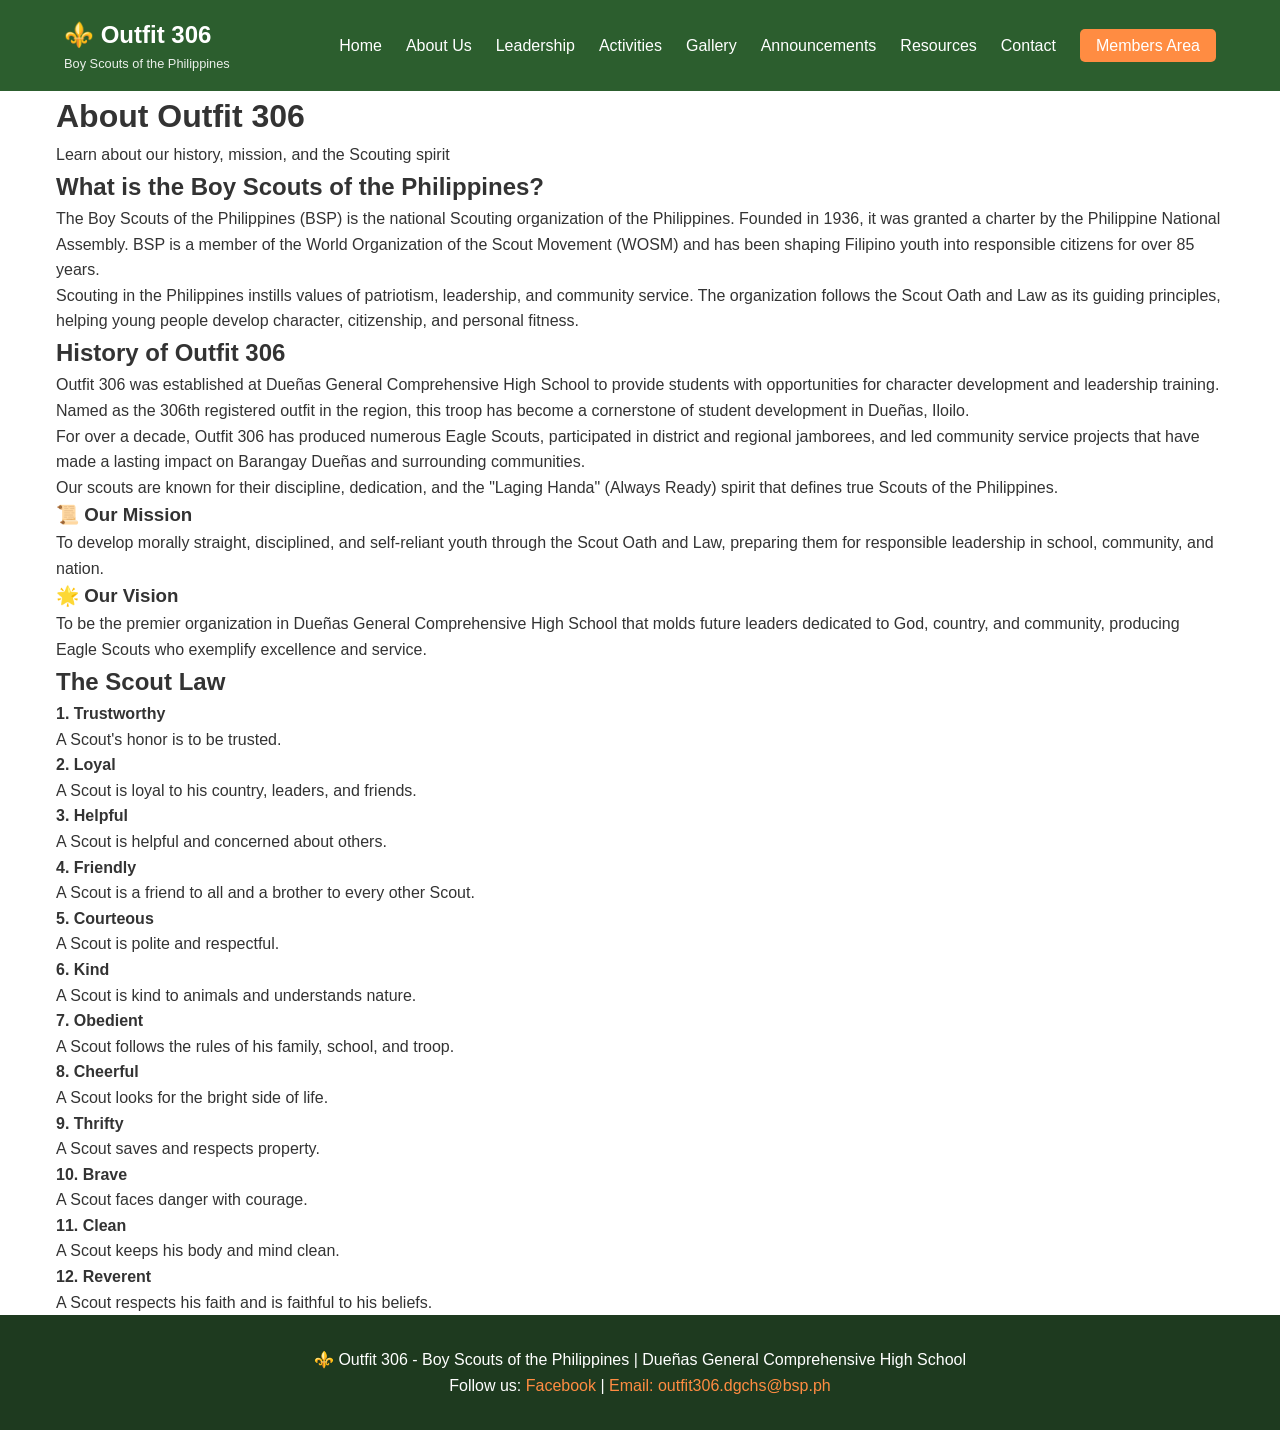
==== about.html @ 5447f589 "Create about.html" ====
<!DOCTYPE html>
<html lang="en">
<head>
    <meta charset="UTF-8">
    <meta name="viewport" content="width=device-width, initial-scale=1.0">
    <title>About Us | Outfit 306 BSP - DGCHS</title>
    <link rel="stylesheet" href="css/style.css">
</head>
<body>

    <nav>
        <div class="logo">
            <h1>⚜️ Outfit 306</h1>
            <p>Boy Scouts of the Philippines</p>
        </div>
        <ul class="nav-links">
            <li><a href="index.html">Home</a></li>
            <li><a href="about.html">About Us</a></li>
            <li><a href="leadership.html">Leadership</a></li>
            <li><a href="activities.html">Activities</a></li>
            <li><a href="gallery.html">Gallery</a></li>
            <li><a href="announcements.html">Announcements</a></li>
            <li><a href="resources.html">Resources</a></li>
            <li><a href="contact.html">Contact</a></li>
            <li><a href="members.html" class="member-btn">Members Area</a></li>
        </ul>
    </nav>

    <header class="page-header">
        <div class="container">
            <h1>About Outfit 306</h1>
            <p>Learn about our history, mission, and the Scouting spirit</p>
        </div>
    </header>

    <main>
        <!-- BSP Section -->
        <section class="about-section">
            <div class="container">
                <div class="about-content">
                    <h2>What is the Boy Scouts of the Philippines?</h2>
                    <p>The Boy Scouts of the Philippines (BSP) is the national Scouting organization of the Philippines. Founded in 1936, it was granted a charter by the Philippine National Assembly. BSP is a member of the World Organization of the Scout Movement (WOSM) and has been shaping Filipino youth into responsible citizens for over 85 years.</p>
                    <p>Scouting in the Philippines instills values of patriotism, leadership, and community service. The organization follows the Scout Oath and Law as its guiding principles, helping young people develop character, citizenship, and personal fitness.</p>
                </div>
            </div>
        </section>

        <!-- History Section -->
        <section class="history-section">
            <div class="container">
                <h2>History of Outfit 306</h2>
                <div class="history-content">
                    <p>Outfit 306 was established at Dueñas General Comprehensive High School to provide students with opportunities for character development and leadership training. Named as the 306th registered outfit in the region, this troop has become a cornerstone of student development in Dueñas, Iloilo.</p>
                    <p>For over a decade, Outfit 306 has produced numerous Eagle Scouts, participated in district and regional jamborees, and led community service projects that have made a lasting impact on Barangay Dueñas and surrounding communities.</p>
                    <p>Our scouts are known for their discipline, dedication, and the "Laging Handa" (Always Ready) spirit that defines true Scouts of the Philippines.</p>
                </div>
            </div>
        </section>

        <!-- Mission & Vision -->
        <section class="mission-vision">
            <div class="container">
                <div class="mv-box">
                    <div class="mission">
                        <h3>📜 Our Mission</h3>
                        <p>To develop morally straight, disciplined, and self-reliant youth through the Scout Oath and Law, preparing them for responsible leadership in school, community, and nation.</p>
                    </div>
                    <div class="vision">
                        <h3>🌟 Our Vision</h3>
                        <p>To be the premier organization in Dueñas General Comprehensive High School that molds future leaders dedicated to God, country, and community, producing Eagle Scouts who exemplify excellence and service.</p>
                    </div>
                </div>
            </div>
        </section>

        <!-- Scout Law Section -->
        <section class="scout-law">
            <div class="container">
                <h2>The Scout Law</h2>
                <div class="law-grid">
                    <div class="law-card">
                        <h4>1. Trustworthy</h4>
                        <p>A Scout's honor is to be trusted.</p>
                    </div>
                    <div class="law-card">
                        <h4>2. Loyal</h4>
                        <p>A Scout is loyal to his country, leaders, and friends.</p>
                    </div>
                    <div class="law-card">
                        <h4>3. Helpful</h4>
                        <p>A Scout is helpful and concerned about others.</p>
                    </div>
                    <div class="law-card">
                        <h4>4. Friendly</h4>
                        <p>A Scout is a friend to all and a brother to every other Scout.</p>
                    </div>
                    <div class="law-card">
                        <h4>5. Courteous</h4>
                        <p>A Scout is polite and respectful.</p>
                    </div>
                    <div class="law-card">
                        <h4>6. Kind</h4>
                        <p>A Scout is kind to animals and understands nature.</p>
                    </div>
                    <div class="law-card">
                        <h4>7. Obedient</h4>
                        <p>A Scout follows the rules of his family, school, and troop.</p>
                    </div>
                    <div class="law-card">
                        <h4>8. Cheerful</h4>
                        <p>A Scout looks for the bright side of life.</p>
                    </div>
                    <div class="law-card">
                        <h4>9. Thrifty</h4>
                        <p>A Scout saves and respects property.</p>
                    </div>
                    <div class="law-card">
                        <h4>10. Brave</h4>
                        <p>A Scout faces danger with courage.</p>
                    </div>
                    <div class="law-card">
                        <h4>11. Clean</h4>
                        <p>A Scout keeps his body and mind clean.</p>
                    </div>
                    <div class="law-card">
                        <h4>12. Reverent</h4>
                        <p>A Scout respects his faith and is faithful to his beliefs.</p>
                    </div>
                </div>
            </div>
        </section>
    </main>

    <footer>
        <div class="container">
            <p>⚜️ Outfit 306 - Boy Scouts of the Philippines | Dueñas General Comprehensive High School</p>
            <p>Follow us: <a href="#">Facebook</a> | <a href="#">Email: outfit306.dgchs@bsp.ph</a></p>
        </div>
    </footer>

    <script src="js/main.js"></script>
</body>
</html>
---- css/style.css ----
* {
    margin: 0;
    padding: 0;
    box-sizing: border-box;
}

body {
    font-family: 'Segoe UI', Tahoma, Geneva, Verdana, sans-serif;
    line-height: 1.6;
    color: #333;
}

/* Navigation */
nav {
    background: #2c5e2e;
    color: white;
    padding: 1rem 5%;
    display: flex;
    justify-content: space-between;
    align-items: center;
    flex-wrap: wrap;
    position: sticky;
    top: 0;
    z-index: 100;
}

.logo h1 {
    font-size: 1.5rem;
}

.logo p {
    font-size: 0.8rem;
    opacity: 0.9;
}

.nav-links {
    display: flex;
    list-style: none;
    gap: 1.5rem;
    flex-wrap: wrap;
}

.nav-links a {
    color: white;
    text-decoration: none;
    font-weight: 500;
    transition: opacity 0.3s;
}

.nav-links a:hover {
    opacity: 0.7;
}

.member-btn {
    background: #ff8c42;
    padding: 0.5rem 1rem;
    border-radius: 5px;
}

/* Hero Section */
.hero {
    background: linear-gradient(rgba(0,0,0,0.6), rgba(0,0,0,0.6)), url('../images/hero-bg.jpg');
    background-size: cover;
    background-position: center;
    height: 80vh;
    display: flex;
    align-items: center;
    justify-content: center;
    text-align: center;
    color: white;
}

.hero-content h2 {
    font-size: 3rem;
    margin-bottom: 0.5rem;
}

.hero-content h3 {
    font-size: 1.8rem;
    margin-bottom: 0.5rem;
}

.tagline {
    font-size: 1.2rem;
    margin: 1rem 0;
    font-style: italic;
}

.hero-buttons {
    margin-top: 2rem;
}

.btn {
    display: inline-block;
    padding: 0.8rem 1.8rem;
    margin: 0 0.5rem;
    text-decoration: none;
    border-radius: 5px;
    font-weight: bold;
    transition: transform 0.3s;
}

.btn:hover {
    transform: translateY(-2px);
}

.btn-primary {
    background: #ff8c42;
    color: white;
}

.btn-secondary {
    background: transparent;
    color: white;
    border: 2px solid white;
}

/* Oath Section */
.oath-section {
    background: #f5f5f5;
    padding: 3rem 5%;
    text-align: center;
}

.oath-section h2 {
    color: #2c5e2e;
    margin-bottom: 1.5rem;
}

.oath-box {
    max-width: 800px;
    margin: 0 auto;
    background: white;
    padding: 2rem;
    border-radius: 10px;
    box-shadow: 0 4px 6px rgba(0,0,0,0.1);
}

.oath-text {
    font-size: 1.2rem;
    line-height: 1.8;
    font-style: italic;
}

/* Stats Section */
.stats {
    background: #2c5e2e;
    color: white;
    padding: 3rem 5%;
}

.stats .container {
    display: flex;
    justify-content: space-around;
    flex-wrap: wrap;
    gap: 2rem;
}

.stat-box {
    text-align: center;
}

.stat-box h3 {
    font-size: 2.5rem;
    margin-bottom: 0.5rem;
}

/* Footer */
footer {
    background: #1e3a1f;
    color: white;
    text-align: center;
    padding: 2rem;
}

footer a {
    color: #ff8c42;
    text-decoration: none;
}

/* Container */
.container {
    max-width: 1200px;
    margin: 0 auto;
    padding: 0 1rem;
}

/* Responsive */
@media (max-width: 768px) {
    nav {
        flex-direction: column;
        text-align: center;
    }
    
    .nav-links {
        margin-top: 1rem;
        justify-content: center;
    }
    
    .hero-content h2 {
        font-size: 2rem;
    }
    
    .hero-content h3 {
        font-size: 1.2rem;
    }
    
    .btn {
        display: block;
        margin: 1rem auto;
        width: 200px;
    }
}
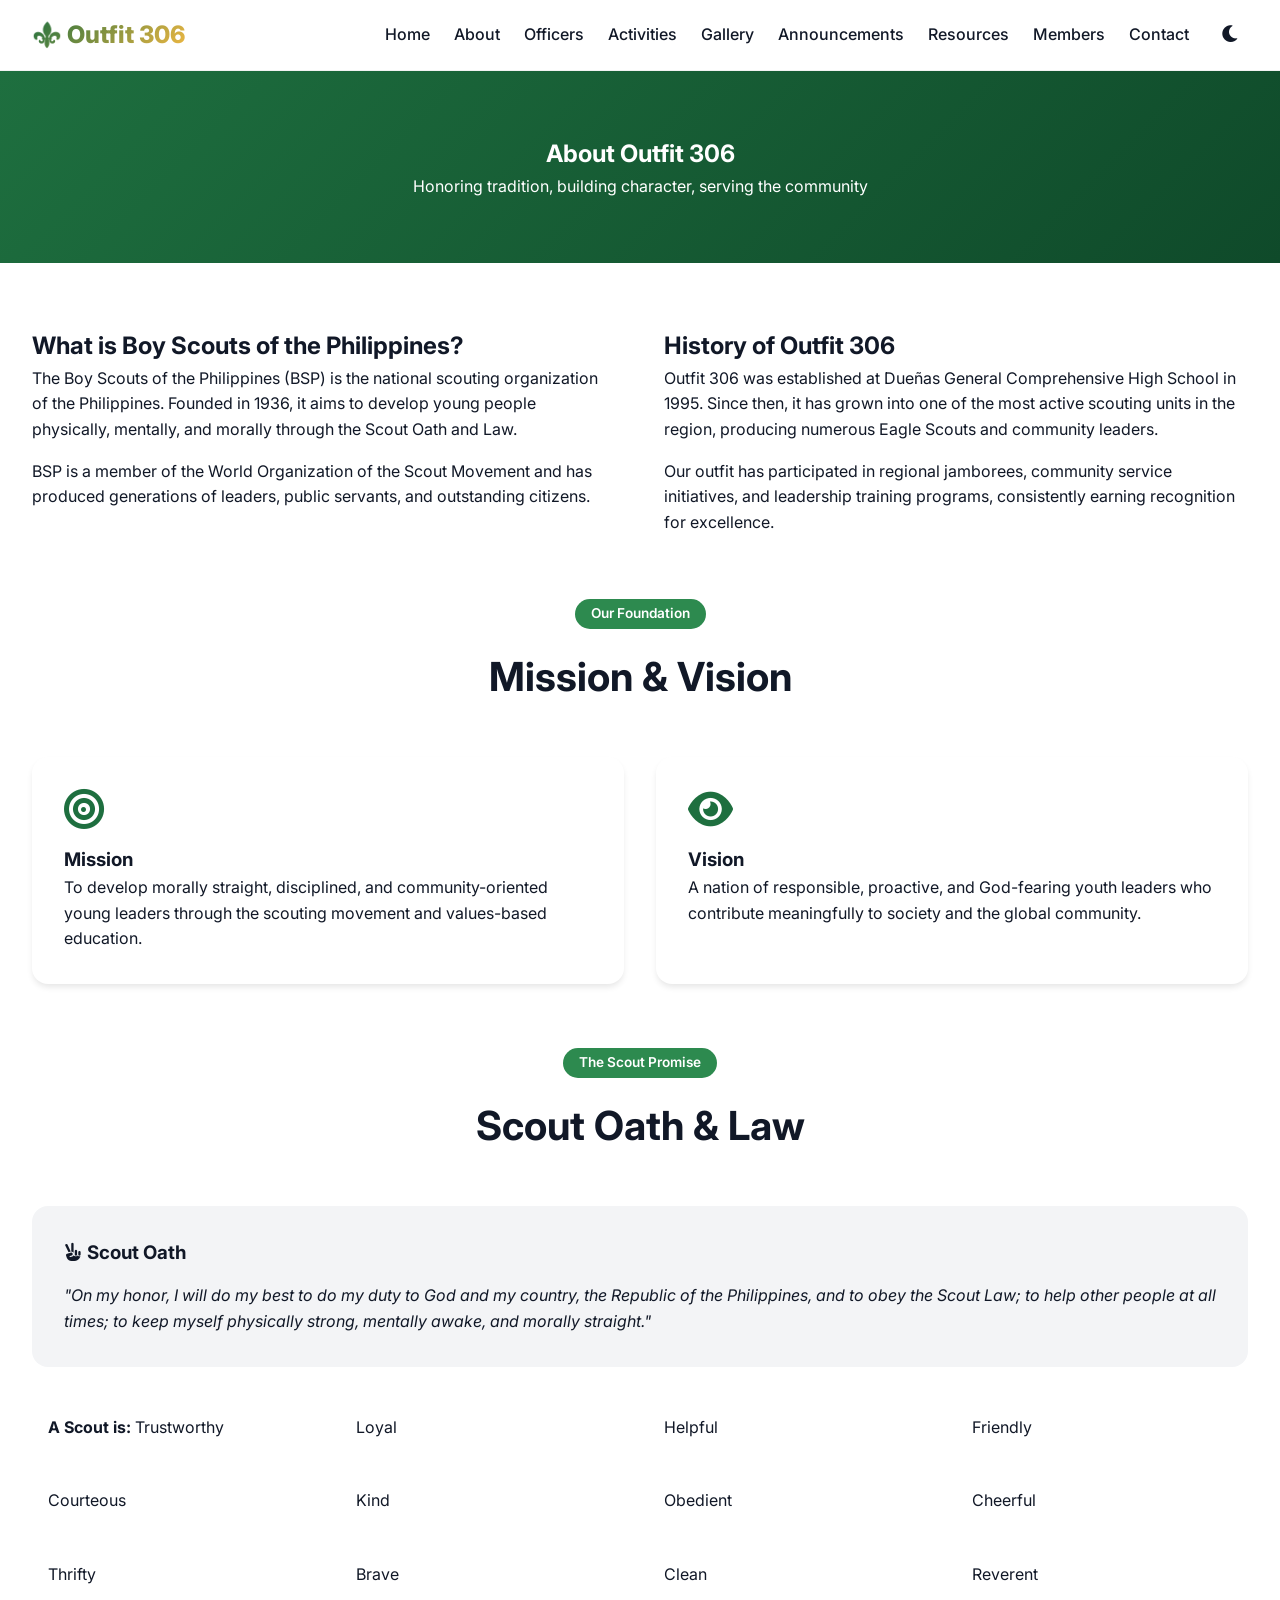
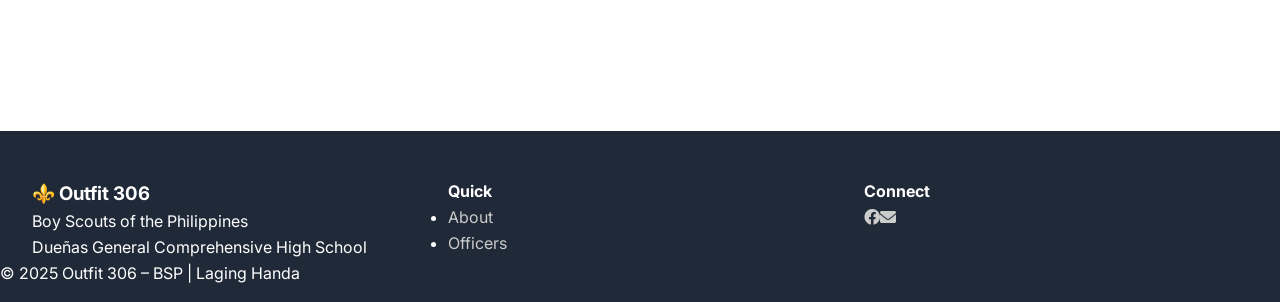
==== commit 6aff2e22: "Create about.html" ====
--- a/about.html
+++ b/about.html
@@ -1,143 +1,111 @@
 <!DOCTYPE html>
 <html lang="en">
 <head>
-    <meta charset="UTF-8">
-    <meta name="viewport" content="width=device-width, initial-scale=1.0">
-    <title>About Us | Outfit 306 BSP - DGCHS</title>
-    <link rel="stylesheet" href="css/style.css">
+  <meta charset="UTF-8">
+  <meta name="viewport" content="width=device-width, initial-scale=1.0">
+  <title>About Us | Outfit 306</title>
+  <link href="https://fonts.googleapis.com/css2?family=Inter:wght@300;400;500;600;700;800&display=swap" rel="stylesheet">
+  <link rel="stylesheet" href="https://cdnjs.cloudflare.com/ajax/libs/font-awesome/6.0.0-beta3/css/all.min.css">
+  <link rel="stylesheet" href="assets/css/style.css">
 </head>
 <body>
+  <nav class="navbar">
+    <div class="container nav-container">
+      <a href="index.html" class="logo">⚜️ Outfit 306</a>
+      <div class="nav-toggle" id="navToggle"><i class="fas fa-bars"></i></div>
+      <ul class="nav-links" id="navLinks">
+        <li><a href="index.html">Home</a></li>
+        <li><a href="about.html">About</a></li>
+        <li><a href="officers.html">Officers</a></li>
+        <li><a href="activities.html">Activities</a></li>
+        <li><a href="gallery.html">Gallery</a></li>
+        <li><a href="announcements.html">Announcements</a></li>
+        <li><a href="resources.html">Resources</a></li>
+        <li><a href="members.html">Members</a></li>
+        <li><a href="contact.html">Contact</a></li>
+        <li><button id="darkModeToggle" class="dark-toggle"><i class="fas fa-moon"></i></button></li>
+      </ul>
+    </div>
+  </nav>
 
-    <nav>
-        <div class="logo">
-            <h1>⚜️ Outfit 306</h1>
-            <p>Boy Scouts of the Philippines</p>
+  <main class="main-content">
+    <section class="page-header" style="background: linear-gradient(135deg, var(--primary), var(--primary-dark)); color: white; padding: 4rem 0; text-align: center;">
+      <div class="container">
+        <h1>About Outfit 306</h1>
+        <p>Honoring tradition, building character, serving the community</p>
+      </div>
+    </section>
+
+    <section class="about-section" style="padding: 4rem 0;">
+      <div class="container">
+        <div class="about-grid" style="display: grid; grid-template-columns: 1fr 1fr; gap: 3rem;">
+          <div>
+            <h2>What is Boy Scouts of the Philippines?</h2>
+            <p>The Boy Scouts of the Philippines (BSP) is the national scouting organization of the Philippines. Founded in 1936, it aims to develop young people physically, mentally, and morally through the Scout Oath and Law.</p>
+            <p style="margin-top: 1rem;">BSP is a member of the World Organization of the Scout Movement and has produced generations of leaders, public servants, and outstanding citizens.</p>
+          </div>
+          <div>
+            <h2>History of Outfit 306</h2>
+            <p>Outfit 306 was established at Dueñas General Comprehensive High School in 1995. Since then, it has grown into one of the most active scouting units in the region, producing numerous Eagle Scouts and community leaders.</p>
+            <p style="margin-top: 1rem;">Our outfit has participated in regional jamborees, community service initiatives, and leadership training programs, consistently earning recognition for excellence.</p>
+          </div>
         </div>
-        <ul class="nav-links">
-            <li><a href="index.html">Home</a></li>
-            <li><a href="about.html">About Us</a></li>
-            <li><a href="leadership.html">Leadership</a></li>
-            <li><a href="activities.html">Activities</a></li>
-            <li><a href="gallery.html">Gallery</a></li>
-            <li><a href="announcements.html">Announcements</a></li>
-            <li><a href="resources.html">Resources</a></li>
-            <li><a href="contact.html">Contact</a></li>
-            <li><a href="members.html" class="member-btn">Members Area</a></li>
-        </ul>
-    </nav>
 
-    <header class="page-header">
-        <div class="container">
-            <h1>About Outfit 306</h1>
-            <p>Learn about our history, mission, and the Scouting spirit</p>
+        <div class="mission-vision" style="margin-top: 4rem;">
+          <div class="section-header">
+            <span class="section-tag">Our Foundation</span>
+            <h2>Mission & Vision</h2>
+          </div>
+          <div class="cards-grid" style="display: grid; grid-template-columns: repeat(auto-fit, minmax(300px, 1fr)); gap: 2rem;">
+            <div class="mission-card" style="background: var(--white); padding: 2rem; border-radius: var(--radius); box-shadow: var(--shadow-sm);">
+              <i class="fas fa-bullseye" style="font-size: 2.5rem; color: var(--primary); margin-bottom: 1rem;"></i>
+              <h3>Mission</h3>
+              <p>To develop morally straight, disciplined, and community-oriented young leaders through the scouting movement and values-based education.</p>
+            </div>
+            <div class="vision-card" style="background: var(--white); padding: 2rem; border-radius: var(--radius); box-shadow: var(--shadow-sm);">
+              <i class="fas fa-eye" style="font-size: 2.5rem; color: var(--primary); margin-bottom: 1rem;"></i>
+              <h3>Vision</h3>
+              <p>A nation of responsible, proactive, and God-fearing youth leaders who contribute meaningfully to society and the global community.</p>
+            </div>
+          </div>
         </div>
-    </header>
 
-    <main>
-        <!-- BSP Section -->
-        <section class="about-section">
-            <div class="container">
-                <div class="about-content">
-                    <h2>What is the Boy Scouts of the Philippines?</h2>
-                    <p>The Boy Scouts of the Philippines (BSP) is the national Scouting organization of the Philippines. Founded in 1936, it was granted a charter by the Philippine National Assembly. BSP is a member of the World Organization of the Scout Movement (WOSM) and has been shaping Filipino youth into responsible citizens for over 85 years.</p>
-                    <p>Scouting in the Philippines instills values of patriotism, leadership, and community service. The organization follows the Scout Oath and Law as its guiding principles, helping young people develop character, citizenship, and personal fitness.</p>
-                </div>
-            </div>
-        </section>
+        <div class="scout-law" style="margin-top: 4rem;">
+          <div class="section-header">
+            <span class="section-tag">The Scout Promise</span>
+            <h2>Scout Oath & Law</h2>
+          </div>
+          <div class="oath-box" style="background: var(--gray-light); padding: 2rem; border-radius: var(--radius); margin-bottom: 2rem;">
+            <h3><i class="fas fa-hand-peace"></i> Scout Oath</h3>
+            <p style="font-style: italic; margin-top: 1rem;">"On my honor, I will do my best to do my duty to God and my country, the Republic of the Philippines, and to obey the Scout Law; to help other people at all times; to keep myself physically strong, mentally awake, and morally straight."</p>
+          </div>
+          <div class="law-grid" style="display: grid; grid-template-columns: repeat(auto-fit, minmax(250px, 1fr)); gap: 1rem;">
+            <div class="law-item" style="padding: 1rem; background: var(--white); border-radius: var(--radius);"><strong>A Scout is:</strong> Trustworthy</div>
+            <div class="law-item" style="padding: 1rem; background: var(--white); border-radius: var(--radius);">Loyal</div>
+            <div class="law-item" style="padding: 1rem; background: var(--white); border-radius: var(--radius);">Helpful</div>
+            <div class="law-item" style="padding: 1rem; background: var(--white); border-radius: var(--radius);">Friendly</div>
+            <div class="law-item" style="padding: 1rem; background: var(--white); border-radius: var(--radius);">Courteous</div>
+            <div class="law-item" style="padding: 1rem; background: var(--white); border-radius: var(--radius);">Kind</div>
+            <div class="law-item" style="padding: 1rem; background: var(--white); border-radius: var(--radius);">Obedient</div>
+            <div class="law-item" style="padding: 1rem; background: var(--white); border-radius: var(--radius);">Cheerful</div>
+            <div class="law-item" style="padding: 1rem; background: var(--white); border-radius: var(--radius);">Thrifty</div>
+            <div class="law-item" style="padding: 1rem; background: var(--white); border-radius: var(--radius);">Brave</div>
+            <div class="law-item" style="padding: 1rem; background: var(--white); border-radius: var(--radius);">Clean</div>
+            <div class="law-item" style="padding: 1rem; background: var(--white); border-radius: var(--radius);">Reverent</div>
+          </div>
+        </div>
+      </div>
+    </section>
+  </main>
 
-        <!-- History Section -->
-        <section class="history-section">
-            <div class="container">
-                <h2>History of Outfit 306</h2>
-                <div class="history-content">
-                    <p>Outfit 306 was established at Dueñas General Comprehensive High School to provide students with opportunities for character development and leadership training. Named as the 306th registered outfit in the region, this troop has become a cornerstone of student development in Dueñas, Iloilo.</p>
-                    <p>For over a decade, Outfit 306 has produced numerous Eagle Scouts, participated in district and regional jamborees, and led community service projects that have made a lasting impact on Barangay Dueñas and surrounding communities.</p>
-                    <p>Our scouts are known for their discipline, dedication, and the "Laging Handa" (Always Ready) spirit that defines true Scouts of the Philippines.</p>
-                </div>
-            </div>
-        </section>
-
-        <!-- Mission & Vision -->
-        <section class="mission-vision">
-            <div class="container">
-                <div class="mv-box">
-                    <div class="mission">
-                        <h3>📜 Our Mission</h3>
-                        <p>To develop morally straight, disciplined, and self-reliant youth through the Scout Oath and Law, preparing them for responsible leadership in school, community, and nation.</p>
-                    </div>
-                    <div class="vision">
-                        <h3>🌟 Our Vision</h3>
-                        <p>To be the premier organization in Dueñas General Comprehensive High School that molds future leaders dedicated to God, country, and community, producing Eagle Scouts who exemplify excellence and service.</p>
-                    </div>
-                </div>
-            </div>
-        </section>
-
-        <!-- Scout Law Section -->
-        <section class="scout-law">
-            <div class="container">
-                <h2>The Scout Law</h2>
-                <div class="law-grid">
-                    <div class="law-card">
-                        <h4>1. Trustworthy</h4>
-                        <p>A Scout's honor is to be trusted.</p>
-                    </div>
-                    <div class="law-card">
-                        <h4>2. Loyal</h4>
-                        <p>A Scout is loyal to his country, leaders, and friends.</p>
-                    </div>
-                    <div class="law-card">
-                        <h4>3. Helpful</h4>
-                        <p>A Scout is helpful and concerned about others.</p>
-                    </div>
-                    <div class="law-card">
-                        <h4>4. Friendly</h4>
-                        <p>A Scout is a friend to all and a brother to every other Scout.</p>
-                    </div>
-                    <div class="law-card">
-                        <h4>5. Courteous</h4>
-                        <p>A Scout is polite and respectful.</p>
-                    </div>
-                    <div class="law-card">
-                        <h4>6. Kind</h4>
-                        <p>A Scout is kind to animals and understands nature.</p>
-                    </div>
-                    <div class="law-card">
-                        <h4>7. Obedient</h4>
-                        <p>A Scout follows the rules of his family, school, and troop.</p>
-                    </div>
-                    <div class="law-card">
-                        <h4>8. Cheerful</h4>
-                        <p>A Scout looks for the bright side of life.</p>
-                    </div>
-                    <div class="law-card">
-                        <h4>9. Thrifty</h4>
-                        <p>A Scout saves and respects property.</p>
-                    </div>
-                    <div class="law-card">
-                        <h4>10. Brave</h4>
-                        <p>A Scout faces danger with courage.</p>
-                    </div>
-                    <div class="law-card">
-                        <h4>11. Clean</h4>
-                        <p>A Scout keeps his body and mind clean.</p>
-                    </div>
-                    <div class="law-card">
-                        <h4>12. Reverent</h4>
-                        <p>A Scout respects his faith and is faithful to his beliefs.</p>
-                    </div>
-                </div>
-            </div>
-        </section>
-    </main>
-
-    <footer>
-        <div class="container">
-            <p>⚜️ Outfit 306 - Boy Scouts of the Philippines | Dueñas General Comprehensive High School</p>
-            <p>Follow us: <a href="#">Facebook</a> | <a href="#">Email: outfit306.dgchs@bsp.ph</a></p>
-        </div>
-    </footer>
-
-    <script src="js/main.js"></script>
+  <footer class="footer">
+    <div class="container footer-grid">
+      <div class="footer-brand"><h3>⚜️ Outfit 306</h3><p>Boy Scouts of the Philippines<br>Dueñas General Comprehensive High School</p></div>
+      <div class="footer-links"><h4>Quick</h4><ul><li><a href="about.html">About</a></li><li><a href="officers.html">Officers</a></li></ul></div>
+      <div class="footer-social"><h4>Connect</h4><div class="social-icons"><a href="#"><i class="fab fa-facebook"></i></a><a href="mailto:outfit306@dgchs.edu.ph"><i class="fas fa-envelope"></i></a></div></div>
+    </div>
+    <div class="footer-bottom"><p>© 2025 Outfit 306 – BSP | Laging Handa</p></div>
+  </footer>
+  <script src="assets/js/main.js"></script>
 </body>
 </html>
--- a/assets/css/style.css
+++ b/assets/css/style.css
@@ -0,0 +1,515 @@
+/* ===== GLOBAL RESET & VARIABLES ===== */
+:root {
+  --primary: #1e6f3f;
+  --primary-dark: #0f4a2a;
+  --primary-light: #2d8a4f;
+  --secondary: #f4b942;
+  --dark: #111827;
+  --gray-dark: #1f2937;
+  --gray: #6b7280;
+  --gray-light: #f3f4f6;
+  --white: #ffffff;
+  --shadow-sm: 0 4px 6px -1px rgba(0, 0, 0, 0.1);
+  --shadow-md: 0 10px 25px -5px rgba(0, 0, 0, 0.1);
+  --shadow-lg: 0 20px 40px -12px rgba(0, 0, 0, 0.15);
+  --radius: 1rem;
+  --radius-lg: 1.5rem;
+  --transition: all 0.3s cubic-bezier(0.4, 0, 0.2, 1);
+}
+
+* {
+  margin: 0;
+  padding: 0;
+  box-sizing: border-box;
+}
+
+body {
+  font-family: 'Inter', -apple-system, BlinkMacSystemFont, sans-serif;
+  background: var(--white);
+  color: var(--dark);
+  line-height: 1.6;
+  transition: background 0.3s, color 0.3s;
+  overflow-x: hidden;
+}
+
+/* Dark Mode */
+body.dark {
+  --white: #0a0f1a;
+  --dark: #f9fafb;
+  --gray-light: #1f2937;
+  --gray: #9ca3af;
+  background: #0a0f1a;
+  color: #f9fafb;
+}
+
+body.dark .glass-card,
+body.dark .feature-card,
+body.dark .activity-preview-card,
+body.dark .officer-card,
+body.dark .announcement-card,
+body.dark .resource-card,
+body.dark .contact-card,
+body.dark .leaderboard-card {
+  background: rgba(31, 41, 55, 0.8);
+  backdrop-filter: blur(10px);
+  border: 1px solid rgba(255, 255, 255, 0.1);
+}
+
+.container {
+  max-width: 1280px;
+  margin: 0 auto;
+  padding: 0 2rem;
+}
+
+/* ===== NAVBAR ===== */
+.navbar {
+  position: sticky;
+  top: 0;
+  z-index: 1000;
+  background: rgba(255, 255, 255, 0.95);
+  backdrop-filter: blur(12px);
+  border-bottom: 1px solid rgba(0, 0, 0, 0.05);
+  transition: var(--transition);
+}
+
+body.dark .navbar {
+  background: rgba(10, 15, 26, 0.95);
+  border-bottom: 1px solid rgba(255, 255, 255, 0.05);
+}
+
+.nav-container {
+  display: flex;
+  justify-content: space-between;
+  align-items: center;
+  padding: 1rem 2rem;
+}
+
+.logo {
+  font-size: 1.5rem;
+  font-weight: 800;
+  background: linear-gradient(135deg, var(--primary), var(--secondary));
+  -webkit-background-clip: text;
+  background-clip: text;
+  color: transparent;
+  text-decoration: none;
+}
+
+.nav-links {
+  display: flex;
+  gap: 1.5rem;
+  align-items: center;
+  list-style: none;
+}
+
+.nav-links a {
+  text-decoration: none;
+  color: var(--dark);
+  font-weight: 500;
+  transition: var(--transition);
+}
+
+.nav-links a:hover {
+  color: var(--primary);
+}
+
+.dark-toggle {
+  background: none;
+  border: none;
+  font-size: 1.2rem;
+  cursor: pointer;
+  color: var(--dark);
+  padding: 0.5rem;
+  border-radius: 50%;
+  transition: var(--transition);
+}
+
+.nav-toggle {
+  display: none;
+  font-size: 1.5rem;
+  cursor: pointer;
+}
+
+/* ===== BUTTONS ===== */
+.btn {
+  display: inline-flex;
+  align-items: center;
+  gap: 0.5rem;
+  padding: 0.75rem 1.75rem;
+  border-radius: 2rem;
+  font-weight: 600;
+  text-decoration: none;
+  transition: var(--transition);
+  cursor: pointer;
+  border: none;
+  font-size: 0.95rem;
+}
+
+.btn-primary {
+  background: var(--primary);
+  color: white;
+  box-shadow: var(--shadow-sm);
+}
+
+.btn-primary:hover {
+  background: var(--primary-dark);
+  transform: translateY(-2px);
+  box-shadow: var(--shadow-md);
+}
+
+.btn-outline {
+  background: transparent;
+  border: 2px solid var(--primary);
+  color: var(--primary);
+}
+
+.btn-outline:hover {
+  background: var(--primary);
+  color: white;
+  transform: translateY(-2px);
+}
+
+/* ===== HERO ===== */
+.hero {
+  min-height: 85vh;
+  display: flex;
+  align-items: center;
+  position: relative;
+  color: white;
+}
+
+.hero-content {
+  max-width: 800px;
+  animation: fadeUp 0.8s ease-out;
+}
+
+.hero-badge {
+  display: inline-block;
+  background: rgba(255, 255, 255, 0.2);
+  backdrop-filter: blur(8px);
+  padding: 0.5rem 1rem;
+  border-radius: 2rem;
+  font-size: 0.85rem;
+  margin-bottom: 1.5rem;
+}
+
+.hero-title {
+  font-size: 3.5rem;
+  font-weight: 800;
+  line-height: 1.2;
+  margin-bottom: 1rem;
+}
+
+.hero-subtitle {
+  font-size: 1.25rem;
+  margin-bottom: 2rem;
+  opacity: 0.9;
+}
+
+/* ===== SECTIONS ===== */
+.section-header {
+  text-align: center;
+  margin-bottom: 3rem;
+}
+
+.section-tag {
+  display: inline-block;
+  background: var(--primary-light);
+  color: white;
+  padding: 0.25rem 1rem;
+  border-radius: 2rem;
+  font-size: 0.85rem;
+  font-weight: 600;
+  margin-bottom: 1rem;
+}
+
+.section-header h2 {
+  font-size: 2.5rem;
+  font-weight: 700;
+}
+
+/* Features Grid */
+.features-grid {
+  display: grid;
+  grid-template-columns: repeat(auto-fit, minmax(280px, 1fr));
+  gap: 2rem;
+  margin: 3rem 0;
+}
+
+.feature-card {
+  background: var(--white);
+  padding: 2rem;
+  border-radius: var(--radius);
+  box-shadow: var(--shadow-sm);
+  transition: var(--transition);
+  text-align: center;
+  border: 1px solid rgba(0, 0, 0, 0.05);
+}
+
+.feature-card:hover {
+  transform: translateY(-8px);
+  box-shadow: var(--shadow-lg);
+}
+
+.feature-icon {
+  font-size: 2.5rem;
+  color: var(--primary);
+  margin-bottom: 1rem;
+}
+
+/* Activity Cards */
+.activity-cards-grid,
+.officers-grid,
+.gallery-grid,
+.announcements-list,
+.resources-grid,
+.members-dashboard {
+  display: grid;
+  grid-template-columns: repeat(auto-fit, minmax(300px, 1fr));
+  gap: 2rem;
+  margin: 2rem 0;
+}
+
+.activity-preview-card,
+.officer-card,
+.resource-card,
+.announcement-card {
+  background: var(--white);
+  border-radius: var(--radius);
+  overflow: hidden;
+  box-shadow: var(--shadow-sm);
+  transition: var(--transition);
+}
+
+.activity-preview-card:hover,
+.officer-card:hover {
+  transform: translateY(-5px);
+  box-shadow: var(--shadow-lg);
+}
+
+.card-img {
+  height: 200px;
+  background-size: cover;
+  background-position: center;
+}
+
+.card-content {
+  padding: 1.5rem;
+}
+
+/* Officers */
+.officer-card {
+  text-align: center;
+  padding: 2rem;
+}
+
+.officer-avatar {
+  font-size: 5rem;
+  color: var(--primary);
+  margin-bottom: 1rem;
+}
+
+/* Gallery Grid */
+.gallery-grid {
+  display: grid;
+  grid-template-columns: repeat(auto-fill, minmax(280px, 1fr));
+  gap: 1.5rem;
+}
+
+.gallery-item {
+  position: relative;
+  cursor: pointer;
+  border-radius: var(--radius);
+  overflow: hidden;
+  aspect-ratio: 1;
+}
+
+.gallery-item img {
+  width: 100%;
+  height: 100%;
+  object-fit: cover;
+  transition: var(--transition);
+}
+
+.gallery-item:hover img {
+  transform: scale(1.05);
+}
+
+/* Lightbox */
+.lightbox {
+  display: none;
+  position: fixed;
+  top: 0;
+  left: 0;
+  width: 100%;
+  height: 100%;
+  background: rgba(0, 0, 0, 0.9);
+  z-index: 2000;
+  justify-content: center;
+  align-items: center;
+}
+
+.lightbox.active {
+  display: flex;
+}
+
+.lightbox img {
+  max-width: 90%;
+  max-height: 90%;
+  border-radius: var(--radius);
+}
+
+/* Announcements Timeline */
+.announcements-list {
+  display: flex;
+  flex-direction: column;
+  gap: 1rem;
+}
+
+.announcement-card {
+  display: flex;
+  gap: 1rem;
+  padding: 1.5rem;
+  align-items: flex-start;
+}
+
+.announcement-date {
+  background: var(--primary);
+  color: white;
+  padding: 0.5rem 1rem;
+  border-radius: 0.5rem;
+  text-align: center;
+  min-width: 80px;
+}
+
+/* Members Dashboard */
+.dashboard-stats {
+  display: grid;
+  grid-template-columns: repeat(auto-fit, minmax(200px, 1fr));
+  gap: 1.5rem;
+  margin-bottom: 2rem;
+}
+
+.stat-card {
+  background: linear-gradient(135deg, var(--primary), var(--primary-dark));
+  color: white;
+  padding: 1.5rem;
+  border-radius: var(--radius);
+  text-align: center;
+}
+
+.attendance-table {
+  width: 100%;
+  border-collapse: collapse;
+  background: var(--white);
+  border-radius: var(--radius);
+  overflow: hidden;
+}
+
+.attendance-table th,
+.attendance-table td {
+  padding: 1rem;
+  text-align: left;
+  border-bottom: 1px solid rgba(0, 0, 0, 0.1);
+}
+
+/* Footer */
+.footer {
+  background: var(--gray-dark);
+  color: white;
+  padding: 3rem 0 1rem;
+  margin-top: 4rem;
+}
+
+.footer-grid {
+  display: grid;
+  grid-template-columns: repeat(auto-fit, minmax(250px, 1fr));
+  gap: 2rem;
+}
+
+.footer a {
+  color: #ccc;
+  text-decoration: none;
+}
+
+.footer a:hover {
+  color: var(--secondary);
+}
+
+/* Animations */
+@keyframes fadeUp {
+  from {
+    opacity: 0;
+    transform: translateY(30px);
+  }
+  to {
+    opacity: 1;
+    transform: translateY(0);
+  }
+}
+
+.fade-up {
+  animation: fadeUp 0.6s ease-out forwards;
+}
+
+/* Responsive */
+@media (max-width: 768px) {
+  .nav-toggle {
+    display: block;
+  }
+  
+  .nav-links {
+    display: none;
+    flex-direction: column;
+    position: absolute;
+    top: 100%;
+    left: 0;
+    right: 0;
+    background: var(--white);
+    padding: 1rem;
+    gap: 1rem;
+    box-shadow: var(--shadow-md);
+  }
+  
+  body.dark .nav-links {
+    background: var(--gray-dark);
+  }
+  
+  .nav-links.active {
+    display: flex;
+  }
+  
+  .hero-title {
+    font-size: 2rem;
+  }
+  
+  .section-header h2 {
+    font-size: 1.75rem;
+  }
+  
+  .container {
+    padding: 0 1rem;
+  }
+}
+
+/* Glassmorphism */
+.glass-card {
+  background: rgba(255, 255, 255, 0.2);
+  backdrop-filter: blur(12px);
+  border: 1px solid rgba(255, 255, 255, 0.3);
+  border-radius: var(--radius);
+  padding: 2rem;
+}
+
+.motto-section {
+  margin: -3rem auto 2rem;
+  position: relative;
+  z-index: 2;
+}
+
+.motto-card {
+  text-align: center;
+  background: var(--white);
+  box-shadow: var(--shadow-lg);
+  max-width: 600px;
+  margin: 0 auto;
+}
